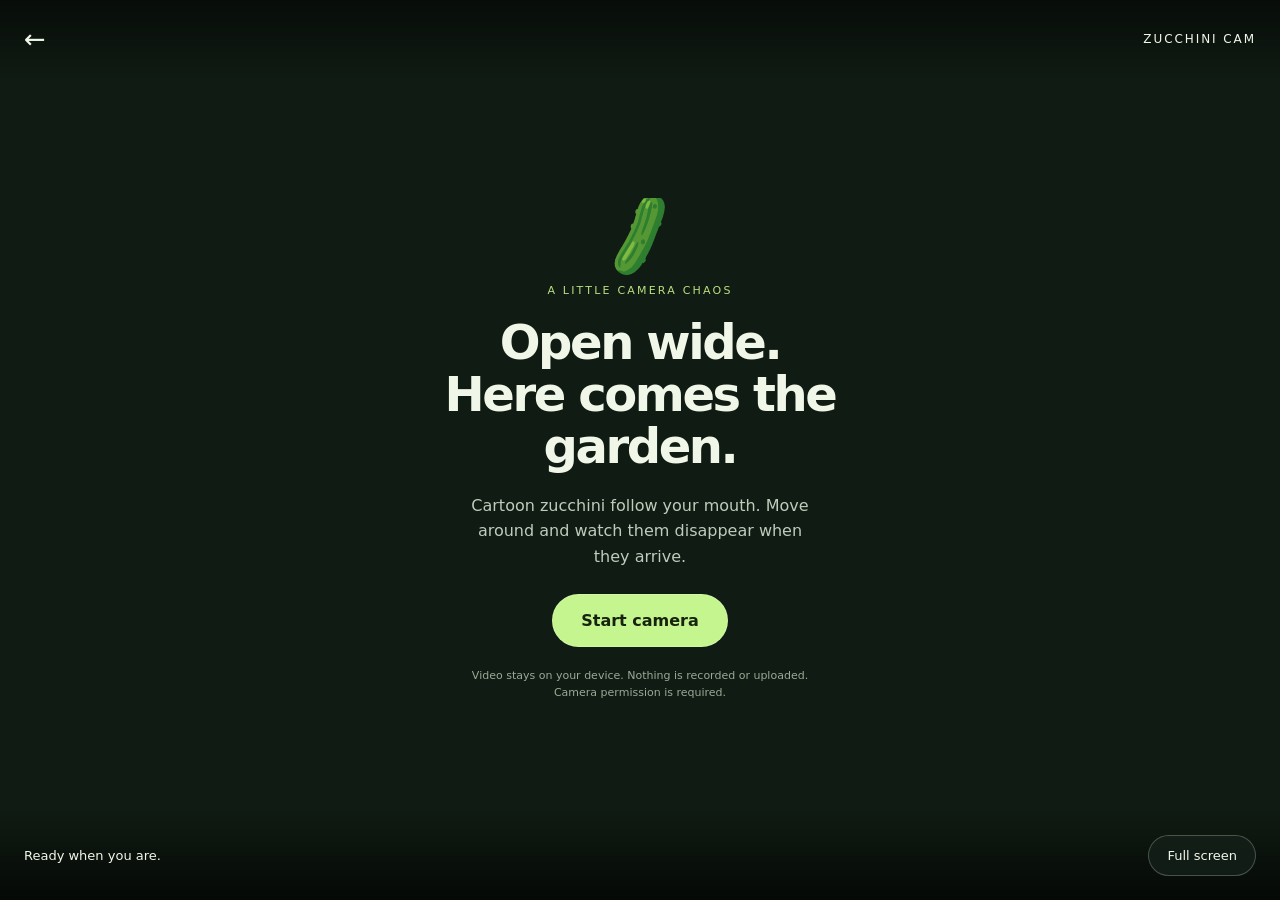
==== cam/index.html @ 1ffdd2be "Add fullscreen zucchini camera route with local mouth tracking" ====
<!doctype html>
<html lang="en">
<head>
  <meta charset="utf-8">
  <meta name="viewport" content="width=device-width,initial-scale=1,viewport-fit=cover">
  <meta name="theme-color" content="#101b13">
  <title>Zucchini cam</title>
  <link rel="stylesheet" href="./style.css">
  <script src="./core.js" defer></script>
  <script src="./app.js" defer></script>
</head>
<body>
  <video id="camera" autoplay muted playsinline aria-label="Your mirrored camera feed"></video>
  <canvas id="overlay" aria-hidden="true"></canvas>
  <header><a href="../" aria-label="Back to home">←</a><span>ZUCCHINI CAM</span></header>
  <section id="welcome" aria-labelledby="title">
    <div class="vegetable" aria-hidden="true">🥒</div>
    <p class="eyebrow">A LITTLE CAMERA CHAOS</p>
    <h1 id="title">Open wide.<br>Here comes the garden.</h1>
    <p>Cartoon zucchini follow your mouth. Move around and watch them disappear when they arrive.</p>
    <button id="start" type="button">Start camera</button>
    <small>Video stays on your device. Nothing is recorded or uploaded.<br>Camera permission is required.</small>
  </section>
  <footer>
    <p id="status" role="status" aria-live="polite">Ready when you are.</p>
    <div class="controls">
      <button id="fullscreen" type="button">Full screen</button>
      <button id="stop" type="button" hidden>Stop camera</button>
    </div>
  </footer>
</body>
</html>
---- cam/style.css ----
:root { color-scheme: dark; font-family: system-ui, sans-serif; color: #f1f7e8; background: #101b13; }
* { box-sizing: border-box; }
body { margin: 0; min-height: 100vh; min-height: 100dvh; overflow: hidden; }
video, canvas { position: fixed; inset: 0; width: 100%; height: 100%; }
video { object-fit: cover; transform: scaleX(-1); }
canvas { pointer-events: none; }
header, footer { position: fixed; z-index: 2; left: 0; right: 0; display: flex; align-items: center; justify-content: space-between; padding: 24px max(24px, env(safe-area-inset-right)) 24px max(24px, env(safe-area-inset-left)); gap: 16px; }
header { top: 0; padding-top: max(24px, env(safe-area-inset-top)); background: linear-gradient(#0008, transparent); font-size: 12px; letter-spacing: .16em; }
header a { color: inherit; text-decoration: none; font-size: 26px; }
footer { bottom: 0; padding-bottom: max(24px, env(safe-area-inset-bottom)); background: linear-gradient(transparent, #000a); font-size: 13px; }
#welcome { position: absolute; inset: 0; margin: auto; width: min(500px, calc(100% - 48px)); height: fit-content; max-height: calc(100dvh - 180px); overflow: auto; text-align: center; }
.vegetable { font-size: 64px; transform: rotate(-24deg); }
.eyebrow { font-size: 11px; letter-spacing: .2em; color: #b9df81; }
h1 { font-size: clamp(30px, 6vw, 48px); line-height: 1.08; letter-spacing: -.05em; margin: 20px 0; }
#welcome p:not(.eyebrow) { color: #bfcbbb; line-height: 1.6; max-width: 360px; margin: 0 auto 24px; }
button { border: 1px solid #f1f7e840; border-radius: 999px; background: #142019cc; color: inherit; padding: 12px 18px; font: inherit; cursor: pointer; }
button:hover { background: #2e4432; }
button:focus-visible, a:focus-visible { outline: 3px solid #c4f58e; outline-offset: 4px; }
button:disabled { opacity: .6; cursor: wait; }
#start { background: #c4f58e; color: #17230e; font-weight: 650; padding: 16px 28px; }
small { display: block; color: #9ba996; font-size: 11px; line-height: 1.6; margin-top: 20px; }
.controls { display: flex; flex-shrink: 0; gap: 8px; }
[hidden] { display: none !important; }
@media (max-width: 520px) { header, footer { padding-left: 16px; padding-right: 16px; } footer { flex-wrap: wrap; gap: 4px; } footer p { width: 100%; } button { font-size: 12px; } }
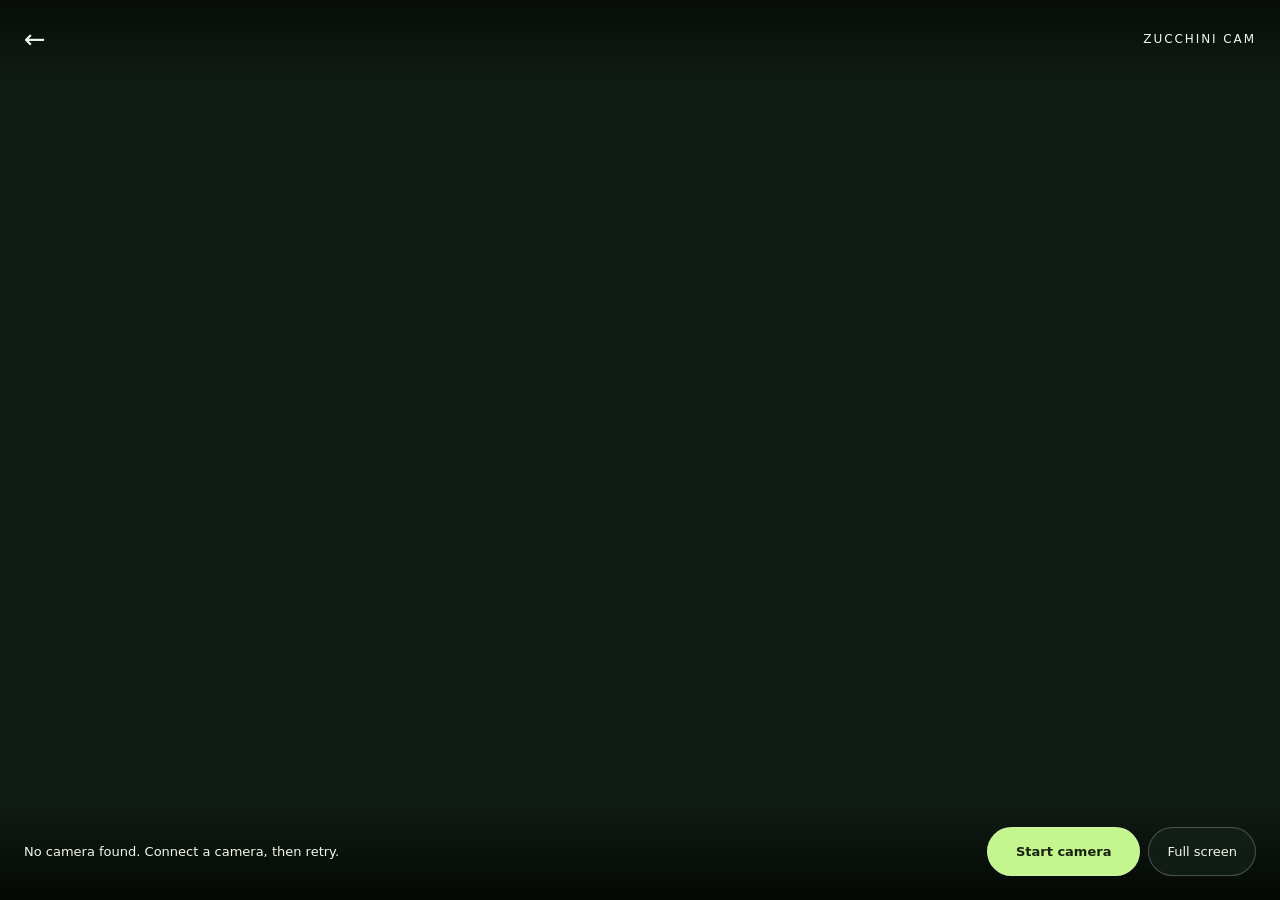
==== commit 8e00e25c: "Start cam immediately and send zucchini to every detected mouth" ====
--- a/cam/index.html
+++ b/cam/index.html
@@ -13,17 +13,10 @@
   <video id="camera" autoplay muted playsinline aria-label="Your mirrored camera feed"></video>
   <canvas id="overlay" aria-hidden="true"></canvas>
   <header><a href="../" aria-label="Back to home">←</a><span>ZUCCHINI CAM</span></header>
-  <section id="welcome" aria-labelledby="title">
-    <div class="vegetable" aria-hidden="true">🥒</div>
-    <p class="eyebrow">A LITTLE CAMERA CHAOS</p>
-    <h1 id="title">Open wide.<br>Here comes the garden.</h1>
-    <p>Cartoon zucchini follow your mouth. Move around and watch them disappear when they arrive.</p>
-    <button id="start" type="button">Start camera</button>
-    <small>Video stays on your device. Nothing is recorded or uploaded.<br>Camera permission is required.</small>
-  </section>
   <footer>
-    <p id="status" role="status" aria-live="polite">Ready when you are.</p>
+    <p id="status" role="status" aria-live="polite">Starting camera…</p>
     <div class="controls">
+      <button id="start" type="button" hidden>Start camera</button>
       <button id="fullscreen" type="button">Full screen</button>
       <button id="stop" type="button" hidden>Stop camera</button>
     </div>
--- a/cam/style.css
+++ b/cam/style.css
@@ -8,17 +8,11 @@
 header { top: 0; padding-top: max(24px, env(safe-area-inset-top)); background: linear-gradient(#0008, transparent); font-size: 12px; letter-spacing: .16em; }
 header a { color: inherit; text-decoration: none; font-size: 26px; }
 footer { bottom: 0; padding-bottom: max(24px, env(safe-area-inset-bottom)); background: linear-gradient(transparent, #000a); font-size: 13px; }
-#welcome { position: absolute; inset: 0; margin: auto; width: min(500px, calc(100% - 48px)); height: fit-content; max-height: calc(100dvh - 180px); overflow: auto; text-align: center; }
-.vegetable { font-size: 64px; transform: rotate(-24deg); }
-.eyebrow { font-size: 11px; letter-spacing: .2em; color: #b9df81; }
-h1 { font-size: clamp(30px, 6vw, 48px); line-height: 1.08; letter-spacing: -.05em; margin: 20px 0; }
-#welcome p:not(.eyebrow) { color: #bfcbbb; line-height: 1.6; max-width: 360px; margin: 0 auto 24px; }
 button { border: 1px solid #f1f7e840; border-radius: 999px; background: #142019cc; color: inherit; padding: 12px 18px; font: inherit; cursor: pointer; }
 button:hover { background: #2e4432; }
 button:focus-visible, a:focus-visible { outline: 3px solid #c4f58e; outline-offset: 4px; }
 button:disabled { opacity: .6; cursor: wait; }
 #start { background: #c4f58e; color: #17230e; font-weight: 650; padding: 16px 28px; }
-small { display: block; color: #9ba996; font-size: 11px; line-height: 1.6; margin-top: 20px; }
 .controls { display: flex; flex-shrink: 0; gap: 8px; }
 [hidden] { display: none !important; }
 @media (max-width: 520px) { header, footer { padding-left: 16px; padding-right: 16px; } footer { flex-wrap: wrap; gap: 4px; } footer p { width: 100%; } button { font-size: 12px; } }
